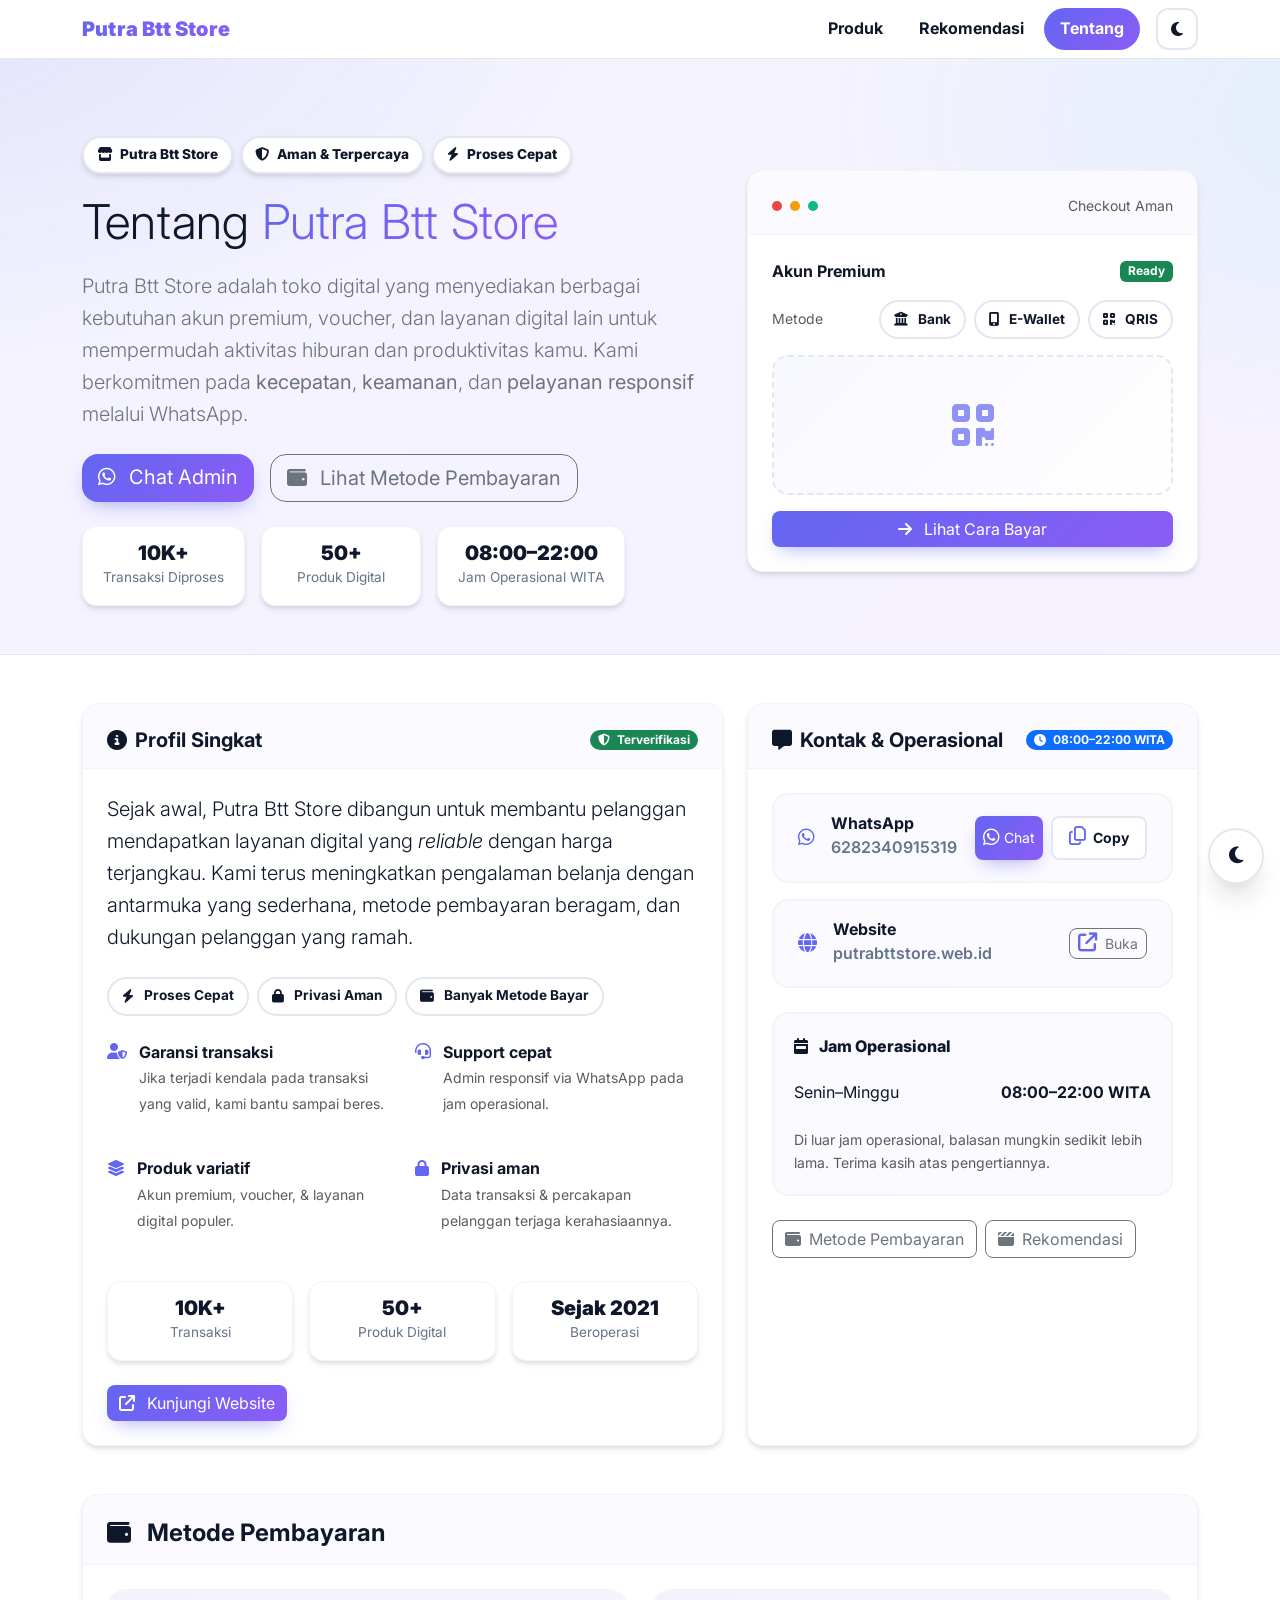
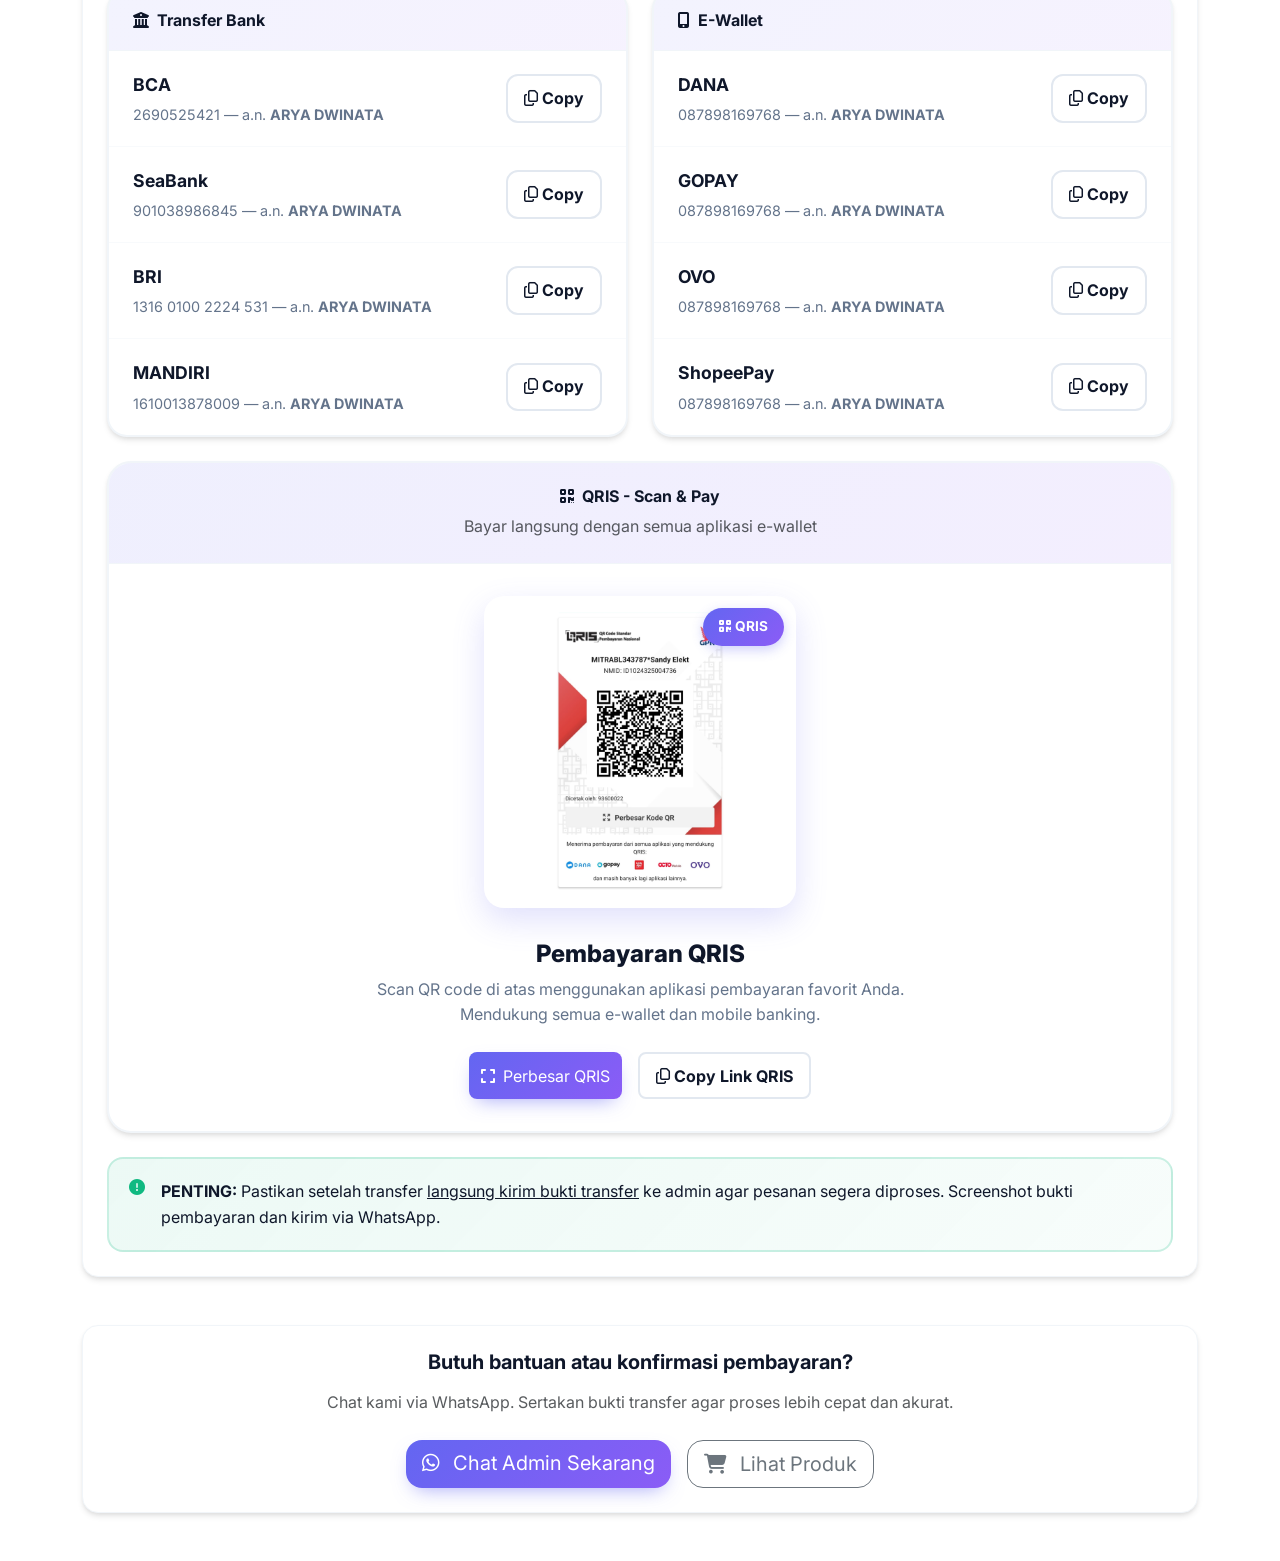
==== about.html @ 36e02ae1 "Add files via upload" ====
<!DOCTYPE html>
<html lang="id" data-theme="light">
<head>
  <meta charset="UTF-8" />
  <meta name="viewport" content="width=device-width, initial-scale=1" />
  <title>Tentang — Putra Btt Store</title>
  <link href="https://cdn.jsdelivr.net/npm/bootstrap@5.3.3/dist/css/bootstrap.min.css" rel="stylesheet" />
  <link href="https://cdnjs.cloudflare.com/ajax/libs/font-awesome/6.4.0/css/all.min.css" rel="stylesheet" />
  <link href="https://fonts.googleapis.com/css2?family=Inter:wght@400;500;600;700;900&display=swap" rel="stylesheet" />
  <style>
    :root {
      --primary-color: #6366f1;
      --secondary-color: #8b5cf6;
      --accent-color: #06b6d4;
      --success-color: #10b981;
      --warning-color: #f59e0b;
      --danger-color: #ef4444;
      --dark-color: #0f172a;
      --light-color: #f8fafc;
      --muted-color: #64748b;
      --bg-page: linear-gradient(135deg, #667eea 0%, #764ba2 100%);
      --bg-surface: #ffffff;
      --text-main: #0f172a;
      --text-secondary: #64748b;
      --card-shadow: 0 4px 6px -1px rgba(0, 0, 0, .1), 0 2px 4px -1px rgba(0, 0, 0, .06);
      --card-shadow-hover: 0 20px 25px -5px rgba(0, 0, 0, .1), 0 10px 10px -5px rgba(0, 0, 0, .04);
      --border-radius: 16px;
      --gradient-primary: linear-gradient(135deg, var(--primary-color) 0%, var(--secondary-color) 100%);
      --gradient-accent: linear-gradient(135deg, var(--accent-color) 0%, var(--success-color) 100%);
      --nav-h: 64px;
    }

    html[data-theme="dark"] {
      --bg-page: linear-gradient(135deg, #0b1220 0%, #141a2b 100%);
      --bg-surface: #1e293b;
      --text-main: #f8fafc;
      --text-secondary: #cbd5e1;
      --light-color: #0b1020;
      --muted-color: #94a3b8;
      --card-shadow: 0 4px 6px -1px rgba(0, 0, 0, .3), 0 2px 4px -1px rgba(0, 0, 0, .2);
      --card-shadow-hover: 0 20px 25px -5px rgba(0, 0, 0, .4), 0 10px 10px -5px rgba(0, 0, 0, .3);
    }

    * {
      box-sizing: border-box;
    }

    body {
      font-family: 'Inter', -apple-system, BlinkMacSystemFont, sans-serif;
      background: var(--bg-page);
      min-height: 100vh;
      line-height: 1.6;
      color: var(--text-main);
      margin: 0;
      padding: 0;
    }

    .container-fluid {
      background: var(--bg-surface);
      min-height: 100vh;
      margin: 0;
      padding: 0;
    }

    /* ===== Glass Navbar ===== */
    .nav-glass {
      position: sticky;
      top: 0;
      z-index: 1100;
      background: rgba(255, 255, 255, .85);
      backdrop-filter: saturate(1.2) blur(12px);
      border-bottom: 1px solid #e2e8f0;
      transition: all 0.3s ease;
    }

    html[data-theme="dark"] .nav-glass {
      background: rgba(30, 41, 59, .85);
      border-color: #334155;
    }

    .navbar-brand {
      font-weight: 900;
      letter-spacing: .2px;
      background: var(--gradient-primary);
      -webkit-background-clip: text;
      background-clip: text;
      color: transparent;
    }

    html[data-theme="dark"] .navbar-brand {
      color: var(--text-main) !important;
      -webkit-background-clip: unset;
      background-clip: unset;
      background: none;
    }

    .nav-link {
      font-weight: 700;
      border-radius: 999px;
      padding: .5rem 1rem !important;
      color: var(--text-main) !important;
      transition: all 0.3s ease;
    }

    .nav-link:hover {
      background: rgba(99, 102, 241, .1);
      color: var(--primary-color) !important;
    }

    .nav-link.active {
      color: #fff !important;
      background: var(--gradient-primary);
    }

    .navbar-toggler {
      border: 0;
      color: var(--text-main);
    }

    .navbar-toggler:focus {
      box-shadow: none;
    }

    .nav-icon-btn {
      width: 42px;
      height: 42px;
      display: inline-flex;
      align-items: center;
      justify-content: center;
      border-radius: 12px;
      border: 2px solid #e2e8f0;
      background: #fff;
      color: #0f172a;
      transition: all 0.3s ease;
    }

    html[data-theme="dark"] .nav-icon-btn {
      background: #334155;
      border-color: #475569;
      color: #f8fafc;
    }

    .navbar-toggler-icon {
      width: 1.5rem;
      height: 1.5rem;
      background-image: url("data:image/svg+xml,%3Csvg xmlns='http://www.w3.org/2000/svg' width='30' height='30' viewBox='0 0 30 30'%3E%3Cpath stroke='currentColor' stroke-linecap='round' stroke-miterlimit='10' stroke-width='2' d='M4 7h22M4 15h22M4 23h22'/%3E%3C/svg%3E");
    }

    /* Hero */
    .hero {
      position: relative;
      overflow: hidden;
      padding: clamp(3rem, 6vw, 5rem) 0 clamp(2rem, 4vw, 3rem);
      background:
        radial-gradient(1200px 600px at -10% -10%, rgba(99, 102, 241, .12), transparent 60%),
        radial-gradient(900px 500px at 110% 10%, rgba(6, 182, 212, .08), transparent 65%),
        linear-gradient(135deg, rgba(99, 102, 241, .08), rgba(139, 92, 246, .08));
      border-bottom: 1px solid #e2e8f0;
    }

    html[data-theme="dark"] .hero {
      border-color: #334155;
      background:
        radial-gradient(1200px 600px at -10% -10%, rgba(99, 102, 241, .18), transparent 60%),
        radial-gradient(900px 500px at 110% 10%, rgba(6, 182, 212, .12), transparent 65%),
        linear-gradient(135deg, rgba(99, 102, 241, .15), rgba(139, 92, 246, .15));
    }

    .tag {
      display: inline-flex;
      align-items: center;
      gap: .5rem;
      background: var(--bg-surface);
      border: 2px solid #e2e8f0;
      border-radius: 999px;
      padding: .4rem .8rem;
      font-weight: 800;
      font-size: .85rem;
      color: var(--text-main);
      box-shadow: var(--card-shadow);
    }

    html[data-theme="dark"] .tag {
      border-color: #334155;
    }

    .hero-title {
      letter-spacing: .2px;
    }

    .hero-gradient {
      background: var(--gradient-primary);
      -webkit-background-clip: text;
      background-clip: text;
      color: transparent;
    }

    /* Cards & sections */
    .section {
      padding: 3rem 0;
    }

    .card-soft {
      background: var(--bg-surface);
      border: 1px solid #f1f5f9;
      border-radius: var(--border-radius);
      box-shadow: var(--card-shadow);
      transition: all 0.3s ease;
      overflow: hidden;
    }

    .card-soft:hover {
      transform: translateY(-2px);
      box-shadow: var(--card-shadow-hover);
    }

    html[data-theme="dark"] .card-soft {
      border-color: #334155;
      background: var(--bg-surface);
    }

    .card-head {
      padding: 1.5rem 1.5rem 1rem 1.5rem;
      border-bottom: 1px solid #f1f5f9;
      background: linear-gradient(135deg, rgba(99, 102, 241, .03), rgba(139, 92, 246, .03));
    }

    html[data-theme="dark"] .card-head {
      border-color: #334155;
      background: linear-gradient(135deg, rgba(99, 102, 241, .08), rgba(139, 92, 246, .08));
    }

    .card-body {
      padding: 1.5rem;
    }

    /* KPI pills */
    .kpis {
      display: flex;
      gap: 1rem;
      flex-wrap: wrap;
    }

    .kpi {
      background: var(--bg-surface);
      border: 1px solid #f1f5f9;
      border-radius: 14px;
      padding: 1rem 1.25rem;
      min-width: 160px;
      box-shadow: var(--card-shadow);
      text-align: center;
    }

    html[data-theme="dark"] .kpi {
      border-color: #334155;
    }

    .kpi-num {
      font-weight: 900;
      font-size: 1.25rem;
      line-height: 1;
      color: var(--text-main);
      margin-bottom: 0.25rem;
    }

    .kpi-label {
      font-size: .85rem;
      color: var(--text-secondary);
    }

    /* Buttons */
    .btn-gradient {
      background: var(--gradient-primary);
      color: #fff !important;
      border: none;
      box-shadow: 0 8px 20px -8px rgba(99, 102, 241, .6);
      transition: all 0.3s ease;
    }

    .btn-gradient:hover {
      filter: brightness(1.05);
      transform: translateY(-1px);
    }

    /* Payment Methods - Redesigned */
    .payment-grid {
      display: grid;
      grid-template-columns: 1fr;
      gap: 1.5rem;
    }

    @media (min-width: 768px) {
      .payment-grid {
        grid-template-columns: 1fr 1fr;
      }
    }

    .payment-card {
      background: var(--bg-surface);
      border: 2px solid #f1f5f9;
      border-radius: 20px;
      overflow: hidden;
      box-shadow: var(--card-shadow);
      transition: all 0.3s ease;
    }

    .payment-card:hover {
      border-color: var(--primary-color);
      box-shadow: var(--card-shadow-hover);
    }

    html[data-theme="dark"] .payment-card {
      border-color: #334155;
    }

    html[data-theme="dark"] .payment-card:hover {
      border-color: var(--primary-color);
    }

    .payment-header {
      background: linear-gradient(135deg, rgba(99, 102, 241, .08), rgba(139, 92, 246, .08));
      padding: 1.25rem 1.5rem;
      border-bottom: 1px solid #f1f5f9;
    }

    html[data-theme="dark"] .payment-header {
      border-color: #334155;
      background: linear-gradient(135deg, rgba(99, 102, 241, .15), rgba(139, 92, 246, .15));
    }

    .payment-item {
      display: flex;
      align-items: center;
      justify-content: between;
      gap: 1rem;
      padding: 1.25rem 1.5rem;
      border-bottom: 1px solid #f8fafc;
      transition: all 0.3s ease;
    }

    .payment-item:last-child {
      border-bottom: none;
    }

    .payment-item:hover {
      background: rgba(99, 102, 241, .03);
    }

    html[data-theme="dark"] .payment-item {
      border-color: #334155;
    }

    html[data-theme="dark"] .payment-item:hover {
      background: rgba(99, 102, 241, .08);
    }

    .payment-info {
      flex: 1;
      min-width: 0;
    }

    .payment-name {
      font-weight: 700;
      font-size: 1.1rem;
      color: var(--text-main);
      margin-bottom: 0.25rem;
    }

    .payment-details {
      font-size: .9rem;
      color: var(--text-secondary);
      word-break: break-all;
    }

    .copy-btn {
      background: var(--bg-surface);
      border: 2px solid #e2e8f0;
      border-radius: 12px;
      padding: .6rem 1rem;
      font-weight: 700;
      color: var(--text-main);
      transition: all 0.3s ease;
      white-space: nowrap;
    }

    .copy-btn:hover {
      background: var(--primary-color);
      color: #fff !important;
      border-color: var(--primary-color);
      transform: translateY(-1px);
    }

    html[data-theme="dark"] .copy-btn {
      background: #334155;
      border-color: #475569;
      color: var(--text-main);
    }

    /* QRIS Section - Completely Redesigned */
    .qris-section {
      background: var(--bg-surface);
      border: 2px solid #f1f5f9;
      border-radius: 24px;
      overflow: hidden;
      box-shadow: var(--card-shadow);
      margin-top: 1.5rem;
    }

    html[data-theme="dark"] .qris-section {
      border-color: #334155;
    }

    .qris-header {
      background: linear-gradient(135deg, rgba(99, 102, 241, .1), rgba(139, 92, 246, .1));
      padding: 1.5rem;
      border-bottom: 1px solid #f1f5f9;
      text-align: center;
    }

    html[data-theme="dark"] .qris-header {
      border-color: #334155;
      background: linear-gradient(135deg, rgba(99, 102, 241, .2), rgba(139, 92, 246, .2));
    }

    .qris-content {
      padding: 2rem 1.5rem;
      text-align: center;
    }

    .qris-preview {
      display: inline-block;
      position: relative;
      border-radius: 20px;
      overflow: hidden;
      box-shadow: 0 12px 32px rgba(99, 102, 241, .2);
      transition: all 0.3s ease;
      cursor: pointer;
      background: #fff;
      padding: 1rem;
      margin-bottom: 1.5rem;
    }

    .qris-preview:hover {
      transform: scale(1.02);
      box-shadow: 0 16px 40px rgba(99, 102, 241, .3);
    }

    .qris-preview img {
      width: 280px;
      height: 280px;
      object-fit: contain;
      border-radius: 16px;
      background: #fff;
    }

    @media (max-width: 768px) {
      .qris-preview img {
        width: 220px;
        height: 220px;
      }
    }

    .qris-badge {
      position: absolute;
      top: 0.75rem;
      right: 0.75rem;
      background: var(--gradient-primary);
      color: #fff;
      padding: 0.5rem 1rem;
      border-radius: 20px;
      font-weight: 700;
      font-size: 0.85rem;
      box-shadow: 0 4px 12px rgba(99, 102, 241, .3);
    }

    .qris-info {
      margin-bottom: 1.5rem;
    }

    .qris-title {
      font-size: 1.5rem;
      font-weight: 800;
      color: var(--text-main);
      margin-bottom: 0.5rem;
    }

    .qris-subtitle {
      color: var(--text-secondary);
      margin-bottom: 1rem;
    }

    .qris-actions {
      display: flex;
      gap: 1rem;
      justify-content: center;
      flex-wrap: wrap;
    }

    /* Modal Improvements */
    .modal-content {
      border: none;
      border-radius: 24px;
      background: var(--bg-surface);
      box-shadow: 0 20px 60px rgba(0, 0, 0, .2);
    }

    html[data-theme="dark"] .modal-content {
      background: var(--bg-surface);
    }

    .modal-header {
      background: linear-gradient(135deg, rgba(99, 102, 241, .08), rgba(139, 92, 246, .08));
      border-bottom: 1px solid #f1f5f9;
      border-radius: 24px 24px 0 0;
    }

    html[data-theme="dark"] .modal-header {
      border-color: #334155;
      background: linear-gradient(135deg, rgba(99, 102, 241, .15), rgba(139, 92, 246, .15));
    }

    .modal-title {
      color: var(--text-main);
    }

    .modal-body {
      padding: 2rem;
    }

    .modal-qr-image {
      max-width: 100%;
      width: auto;
      max-height: 70vh;
      border-radius: 20px;
      box-shadow: 0 12px 32px rgba(99, 102, 241, .2);
      background: #fff;
      padding: 1.5rem;
    }

    /* Contact & Info Cards */
    .bullet {
      display: flex;
      gap: .75rem;
      align-items: flex-start;
      margin-bottom: 1rem;
    }

    .bullet i {
      margin-top: .2rem;
      color: var(--primary-color);
    }

    .contact-row {
      display: flex;
      flex-direction: column;
      gap: 1rem;
    }

    .contact-item {
      display: flex;
      align-items: center;
      justify-content: space-between;
      gap: 1rem;
      border: 2px solid #f1f5f9;
      border-radius: 16px;
      padding: 1.25rem 1.5rem;
      background: linear-gradient(135deg, rgba(99, 102, 241, .03), rgba(139, 92, 246, .03));
      transition: all 0.3s ease;
    }

    .contact-item:hover {
      border-color: var(--primary-color);
      transform: translateY(-2px);
      box-shadow: var(--card-shadow-hover);
    }

    html[data-theme="dark"] .contact-item {
      border-color: #334155;
      background: linear-gradient(135deg, rgba(99, 102, 241, .08), rgba(139, 92, 246, .08));
    }

    .contact-item i {
      font-size: 1.2rem;
      color: var(--primary-color);
    }

    .contact-item .label {
      font-weight: 700;
      color: var(--text-main);
      line-height: 1;
      margin-bottom: 0.25rem;
    }

    .contact-item .value {
      color: var(--text-secondary);
      font-weight: 600;
      text-decoration: none;
    }

    .contact-item .value:hover {
      color: var(--primary-color);
    }

    /* Chips */
    .chip {
      display: inline-flex;
      align-items: center;
      gap: .4rem;
      border: 2px solid #e2e8f0;
      background: var(--bg-surface);
      border-radius: 999px;
      padding: .4rem .8rem;
      font-weight: 700;
      font-size: .85rem;
      color: var(--text-main);
      transition: all 0.3s ease;
    }

    html[data-theme="dark"] .chip {
      border-color: #334155;
    }

    /* Hours Box */
    .hours-box {
      border: 2px solid #f1f5f9;
      border-radius: 16px;
      padding: 1.25rem;
      background: linear-gradient(135deg, rgba(99, 102, 241, .03), rgba(139, 92, 246, .03));
    }

    html[data-theme="dark"] .hours-box {
      border-color: #334155;
      background: linear-gradient(135deg, rgba(99, 102, 241, .08), rgba(139, 92, 246, .08));
    }

    .hours-title {
      font-weight: 800;
      color: var(--text-main);
      margin-bottom: .75rem;
    }

    .hours-list {
      list-style: none;
      padding: 0;
      margin: 0;
    }

    .hours-list li {
      display: flex;
      align-items: center;
      justify-content: space-between;
      gap: .75rem;
      padding: .5rem 0;
      border-top: 1px solid #e2e8f0;
      color: var(--text-main);
    }

    .hours-list li:first-child {
      border-top: 0;
    }

    html[data-theme="dark"] .hours-list li {
      border-color: #334155;
    }

    /* Floating Dark Mode Button */
    .floating-dark {
      position: fixed;
      right: 1rem;
      bottom: 1rem;
      z-index: 900;
      border: 2px solid #e2e8f0;
      background: var(--bg-surface);
      border-radius: 999px;
      width: 56px;
      height: 56px;
      display: flex;
      align-items: center;
      justify-content: center;
      box-shadow: var(--card-shadow-hover);
      transition: all 0.3s ease;
      color: var(--text-main);
    }

    .floating-dark:hover {
      transform: translateY(-2px);
      box-shadow: 0 12px 32px rgba(0, 0, 0, .2);
    }

    html[data-theme="dark"] .floating-dark {
      border-color: #334155;
    }

    .floating-dark i {
      font-size: 1.2rem;
    }

    /* Alerts */
    .alert {
      border: 2px solid rgba(16, 185, 129, .2);
      background: linear-gradient(135deg, rgba(16, 185, 129, .08), rgba(16, 185, 129, .03));
      border-radius: 16px;
      padding: 1.25rem;
      margin-bottom: 0;
    }

    .alert i {
      color: var(--success-color);
    }

    .alert strong {
      color: var(--text-main);
    }

    /* Text Colors Fix for Dark Mode */
    html[data-theme="dark"] .text-muted {
      color: var(--text-secondary) !important;
    }

    html[data-theme="dark"] .text-secondary {
      color: var(--text-secondary) !important;
    }

    html[data-theme="dark"] .small {
      color: var(--text-secondary);
    }

    html[data-theme="dark"] .lead {
      color: var(--text-main);
    }

    /* Responsive Improvements */
    @media (max-width: 768px) {
      .hero {
        padding: 2rem 0;
      }
      
      .section {
        padding: 2rem 0;
      }
      
      .card-head,
      .card-body {
        padding: 1rem;
      }
      
      .contact-item {
        flex-direction: column;
        align-items: flex-start;
        gap: 1rem;
      }
      
      .payment-item {
        flex-direction: column;
        align-items: flex-start;
        gap: 1rem;
      }
      
      .qris-actions {
        flex-direction: column;
      }
      
      .kpis {
        justify-content: center;
      }
      
      .kpi {
        min-width: 140px;
      }
    }
  </style>
</head>
<body>
  <div class="container-fluid">
    <!-- NAVBAR -->
    <nav class="navbar navbar-expand-lg nav-glass" id="mainNavbar">
      <div class="container">
        <a class="navbar-brand" href="index.html">Putra Btt Store</a>
        <button class="navbar-toggler" type="button" data-bs-toggle="collapse" data-bs-target="#mainNav"
                aria-controls="mainNav" aria-expanded="false" aria-label="Toggle navigation">
          <span class="navbar-toggler-icon"></span>
        </button>

        <div class="collapse navbar-collapse" id="mainNav">
          <ul class="navbar-nav ms-auto align-items-lg-center gap-lg-1">
            <li class="nav-item"><a class="nav-link" href="index.html">Produk</a></li>
            <li class="nav-item"><a class="nav-link" href="rekomendasi.html">Rekomendasi</a></li>
            <li class="nav-item"><a class="nav-link active" href="about.html">Tentang</a></li>
          </ul>
          <div class="d-flex align-items-center gap-2 ms-lg-3">
            <button id="navDarkBtn" class="nav-icon-btn" title="Toggle Dark Mode">
              <i class="fa-solid fa-moon"></i>
            </button>
          </div>
        </div>
      </div>
    </nav>

    <!-- HERO -->
    <header class="hero">
      <div class="container">
        <div class="row align-items-center g-4">
          <!-- LEFT -->
          <div class="col-lg-7">
            <div class="d-flex flex-wrap align-items-center gap-2 mb-4">
              <span class="tag"><i class="fa-solid fa-store"></i> Putra Btt Store</span>
              <span class="tag"><i class="fa-solid fa-shield-halved"></i> Aman &amp; Terpercaya</span>
              <span class="tag"><i class="fa-solid fa-bolt"></i> Proses Cepat</span>
            </div>

            <h1 class="display-5 fw-black lh-1 mb-4 hero-title">
              Tentang <span class="hero-gradient">Putra Btt Store</span>
            </h1>

            <p class="lead text-secondary mb-4">
              Putra Btt Store adalah toko digital yang menyediakan berbagai kebutuhan akun premium, voucher, dan layanan
              digital lain untuk mempermudah aktivitas hiburan dan produktivitas kamu. Kami berkomitmen pada
              <strong>kecepatan</strong>, <strong>keamanan</strong>, dan <strong>pelayanan responsif</strong> melalui WhatsApp.
            </p>

            <!-- CTA -->
            <div class="d-flex flex-wrap gap-3 mb-4">
              <a href="https://wa.me/6282340915319?text=Halo%20Admin%2C%20saya%20ingin%20bertanya%20produk%2Fkonfirmasi%20pembayaran."
                target="_blank" class="btn btn-lg btn-gradient fw-800 rounded-4">
                <i class="fa-brands fa-whatsapp me-2"></i> Chat Admin
              </a>
              <a href="#section-pembayaran" class="btn btn-lg btn-outline-secondary fw-800 rounded-4">
                <i class="fa-solid fa-wallet me-2"></i> Lihat Metode Pembayaran
              </a>
            </div>

            <!-- KPIs -->
            <div class="kpis">
              <div class="kpi">
                <div class="kpi-num">10K+</div>
                <div class="kpi-label">Transaksi Diproses</div>
              </div>
              <div class="kpi">
                <div class="kpi-num">50+</div>
                <div class="kpi-label">Produk Digital</div>
              </div>
              <div class="kpi">
                <div class="kpi-num">08:00–22:00</div>
                <div class="kpi-label">Jam Operasional WITA</div>
              </div>
            </div>
          </div>

          <!-- RIGHT -->
          <div class="col-lg-5">
            <div class="text-center">
              <div class="card-soft">
                <div class="card-head">
                  <div class="d-flex align-items-center justify-content-between">
                    <div class="d-flex align-items-center gap-2">
                      <span style="width:10px;height:10px;border-radius:50%;background:#ef4444;display:inline-block"></span>
                      <span style="width:10px;height:10px;border-radius:50%;background:#f59e0b;display:inline-block"></span>
                      <span style="width:10px;height:10px;border-radius:50%;background:#10b981;display:inline-block"></span>
                    </div>
                    <span class="small text-muted">Checkout Aman</span>
                  </div>
                </div>
                <div class="card-body">
                  <div class="d-flex align-items-center justify-content-between mb-3">
                    <div class="fw-bold">Akun Premium</div>
                    <span class="badge bg-success fw-800">Ready</span>
                  </div>
                  <div class="d-flex align-items-center justify-content-between mb-3">
                    <div class="small text-muted">Metode</div>
                    <div class="d-flex gap-2 flex-wrap">
                      <span class="chip small"><i class="fa-solid fa-building-columns me-1"></i>Bank</span>
                      <span class="chip small"><i class="fa-solid fa-mobile-screen-button me-1"></i>E-Wallet</span>
                      <span class="chip small"><i class="fa-solid fa-qrcode me-1"></i>QRIS</span>
                    </div>
                  </div>
                  <div style="height:140px;border:2px dashed #e2e8f0;border-radius:16px;display:flex;align-items:center;justify-content:center;background:linear-gradient(135deg,rgba(99,102,241,.05),rgba(99,102,241,0));">
                    <i class="fa-solid fa-qrcode" style="font-size:3rem;opacity:.7;color:var(--primary-color)"></i>
                  </div>
                  <div class="d-grid mt-3">
                    <a href="#section-pembayaran" class="btn btn-gradient fw-800 rounded-3">
                      <i class="fa-solid fa-arrow-right me-2"></i> Lihat Cara Bayar
                    </a>
                  </div>
                </div>
              </div>
            </div>
          </div>
        </div>
      </div>
    </header>

    <!-- CONTENT -->
    <main>
      <!-- Profil & Keunggulan -->
      <section class="section">
        <div class="container">
          <div class="row g-4">
            <!-- PROFIL / USP -->
            <div class="col-lg-7">
              <div class="card-soft h-100">
                <div class="card-head d-flex align-items-center justify-content-between">
                  <h5 class="fw-bold mb-0">
                    <i class="fa-solid fa-circle-info me-2"></i>Profil Singkat
                  </h5>
                  <span class="badge rounded-pill bg-success fw-800">
                    <i class="fa-solid fa-shield-halved me-1"></i> Terverifikasi
                  </span>
                </div>

                <div class="card-body">
                  <div class="lead mb-4">
                    Sejak awal, Putra Btt Store dibangun untuk membantu pelanggan mendapatkan layanan digital yang
                    <em>reliable</em> dengan harga terjangkau. Kami terus meningkatkan pengalaman belanja dengan
                    antarmuka yang sederhana, metode pembayaran beragam, dan dukungan pelanggan yang ramah.
                  </div>

                  <!-- highlight chips -->
                  <div class="d-flex flex-wrap gap-2 mb-4">
                    <span class="chip"><i class="fa-solid fa-bolt me-1"></i> Proses Cepat</span>
                    <span class="chip"><i class="fa-solid fa-lock me-1"></i> Privasi Aman</span>
                    <span class="chip"><i class="fa-solid fa-wallet me-1"></i> Banyak Metode Bayar</span>
                  </div>

                  <div class="row g-4">
                    <div class="col-sm-6">
                      <div class="bullet">
                        <i class="fa-solid fa-user-shield"></i>
                        <div>
                          <strong>Garansi transaksi</strong><br>
                          <small class="text-muted">Jika terjadi kendala pada transaksi yang valid, kami bantu sampai beres.</small>
                        </div>
                      </div>
                    </div>
                    <div class="col-sm-6">
                      <div class="bullet">
                        <i class="fa-solid fa-headset"></i>
                        <div>
                          <strong>Support cepat</strong><br>
                          <small class="text-muted">Admin responsif via WhatsApp pada jam operasional.</small>
                        </div>
                      </div>
                    </div>
                    <div class="col-sm-6">
                      <div class="bullet">
                        <i class="fa-solid fa-layer-group"></i>
                        <div>
                          <strong>Produk variatif</strong><br>
                          <small class="text-muted">Akun premium, voucher, & layanan digital populer.</small>
                        </div>
                      </div>
                    </div>
                    <div class="col-sm-6">
                      <div class="bullet">
                        <i class="fa-solid fa-lock"></i>
                        <div>
                          <strong>Privasi aman</strong><br>
                          <small class="text-muted">Data transaksi & percakapan pelanggan terjaga kerahasiaannya.</small>
                        </div>
                      </div>
                    </div>
                  </div>

                  <!-- KPI row -->
                  <div class="row g-3 mt-3">
                    <div class="col-6 col-md-4">
                      <div class="kpi">
                        <div class="kpi-num">10K+</div>
                        <div class="kpi-label">Transaksi</div>
                      </div>
                    </div>
                    <div class="col-6 col-md-4">
                      <div class="kpi">
                        <div class="kpi-num">50+</div>
                        <div class="kpi-label">Produk Digital</div>
                      </div>
                    </div>
                    <div class="col-12 col-md-4">
                      <div class="kpi">
                        <div class="kpi-num">Sejak 2021</div>
                        <div class="kpi-label">Beroperasi</div>
                      </div>
                    </div>
                  </div>

                  <div class="mt-4">
                    <a href="https://putrabttstore.web.id" target="_blank" class="btn btn-gradient rounded-3 fw-800">
                      <i class="fa-solid fa-arrow-up-right-from-square me-2"></i> Kunjungi Website
                    </a>
                  </div>
                </div>
              </div>
            </div>

            <!-- KONTAK / OPERASIONAL -->
            <div class="col-lg-5">
              <div class="card-soft h-100">
                <div class="card-head d-flex align-items-center justify-content-between">
                  <h5 class="fw-bold mb-0"><i class="fa-solid fa-message me-2"></i>Kontak & Operasional</h5>
                  <span class="badge rounded-pill bg-primary fw-800">
                    <i class="fa-solid fa-clock me-1"></i> 08:00–22:00 WITA
                  </span>
                </div>

                <div class="card-body">
                  <div class="contact-row">
                    <div class="contact-item">
                      <div class="d-flex align-items-center gap-3 flex-1">
                        <i class="fa-brands fa-whatsapp"></i>
                        <div>
                          <div class="label">WhatsApp</div>
                          <a href="https://wa.me/6282340915319" target="_blank" class="value">6282340915319</a>
                        </div>
                      </div>
                      <div class="d-flex gap-2 flex-wrap">
                        <a class="btn btn-sm btn-gradient fw-800 rounded-3 d-flex align-items-center justify-content-center text-center" target="_blank" href="https://wa.me/6282340915319?text=Halo%20Admin%2C%20saya%20ingin%20bertanya%20produk%2Fkonfirmasi%20pembayaran.">
                          <i class="fa-brands fa-whatsapp me-1 text-white"></i> Chat
                        </a>
                        <button class="btn btn-sm copy-btn rounded-3" data-copy="6282340915319">
                          <i class="fa-regular fa-copy me-1"></i> Copy
                        </button>
                      </div>
                    </div>

                    <div class="contact-item">
                      <div class="d-flex align-items-center gap-3 flex-1">
                        <i class="fa-solid fa-globe"></i>
                        <div>
                          <div class="label">Website</div>
                          <a href="https://putrabttstore.web.id" target="_blank" class="value">putrabttstore.web.id</a>
                        </div>
                      </div>
                      <div>
                        <a class="btn btn-sm btn-outline-secondary rounded-3" target="_blank" href="https://putrabttstore.web.id">
                          <i class="fa-solid fa-arrow-up-right-from-square me-1"></i> Buka
                        </a>
                      </div>
                    </div>
                  </div>

                  <!-- Hours -->
                  <div class="hours-box mt-4">
                    <div class="hours-title"><i class="fa-solid fa-calendar-week me-2"></i> Jam Operasional</div>
                    <ul class="hours-list">
                      <li><span>Senin–Minggu</span><span class="fw-bold">08:00–22:00 WITA</span></li>
                    </ul>
                    <div class="small text-muted mt-3">
                      Di luar jam operasional, balasan mungkin sedikit lebih lama. Terima kasih atas pengertiannya.
                    </div>
                  </div>

                  <!-- Quick CTA -->
                  <div class="d-flex flex-wrap gap-2 mt-4">
                    <a href="#section-pembayaran" class="btn btn-outline-secondary rounded-3 fw-800">
                      <i class="fa-solid fa-wallet me-1"></i> Metode Pembayaran
                    </a>
                    <a href="rekomendasi.html" class="btn btn-outline-secondary rounded-3 fw-800">
                      <i class="fa-solid fa-clapperboard me-1"></i> Rekomendasi
                    </a>
                  </div>
                </div>
              </div>
            </div>
          </div>

          <!-- Metode Pembayaran -->
          <div class="mt-5" id="section-pembayaran">
            <div class="card-soft">
              <div class="card-head">
                <h4 class="fw-bold mb-0"><i class="fa-solid fa-wallet me-3"></i>Metode Pembayaran</h4>
              </div>
              <div class="card-body">
                <div class="payment-grid">
                  <!-- BANK -->
                  <div class="payment-card">
                    <div class="payment-header">
                      <h6 class="fw-bold mb-0 d-flex align-items-center">
                        <i class="fa-solid fa-building-columns me-2"></i>Transfer Bank
                      </h6>
                    </div>
                    <div class="payment-body">
                      <div class="payment-item">
                        <div class="payment-info">
                          <div class="payment-name">BCA</div>
                          <div class="payment-details">2690525421 — a.n. <strong>ARYA DWINATA</strong></div>
                        </div>
                        <button class="copy-btn" data-copy="2690525421">
                          <i class="fa-regular fa-copy me-1"></i>Copy
                        </button>
                      </div>
                      <div class="payment-item">
                        <div class="payment-info">
                          <div class="payment-name">SeaBank</div>
                          <div class="payment-details">901038986845 — a.n. <strong>ARYA DWINATA</strong></div>
                        </div>
                        <button class="copy-btn" data-copy="901038986845">
                          <i class="fa-regular fa-copy me-1"></i>Copy
                        </button>
                      </div>
                      <div class="payment-item">
                        <div class="payment-info">
                          <div class="payment-name">BRI</div>
                          <div class="payment-details">1316 0100 2224 531 — a.n. <strong>ARYA DWINATA</strong></div>
                        </div>
                        <button class="copy-btn" data-copy="1316 0100 2224 531">
                          <i class="fa-regular fa-copy me-1"></i>Copy
                        </button>
                      </div>
                      <div class="payment-item">
                        <div class="payment-info">
                          <div class="payment-name">MANDIRI</div>
                          <div class="payment-details">1610013878009 — a.n. <strong>ARYA DWINATA</strong></div>
                        </div>
                        <button class="copy-btn" data-copy="1610013878009">
                          <i class="fa-regular fa-copy me-1"></i>Copy
                        </button>
                      </div>
                    </div>
                  </div>

                  <!-- E-WALLET -->
                  <div class="payment-card">
                    <div class="payment-header">
                      <h6 class="fw-bold mb-0 d-flex align-items-center">
                        <i class="fa-solid fa-mobile-screen-button me-2"></i>E-Wallet
                      </h6>
                    </div>
                    <div class="payment-body">
                      <div class="payment-item">
                        <div class="payment-info">
                          <div class="payment-name">DANA</div>
                          <div class="payment-details">087898169768 — a.n. <strong>ARYA DWINATA</strong></div>
                        </div>
                        <button class="copy-btn" data-copy="087898169768">
                          <i class="fa-regular fa-copy me-1"></i>Copy
                        </button>
                      </div>
                      <div class="payment-item">
                        <div class="payment-info">
                          <div class="payment-name">GOPAY</div>
                          <div class="payment-details">087898169768 — a.n. <strong>ARYA DWINATA</strong></div>
                        </div>
                        <button class="copy-btn" data-copy="087898169768">
                          <i class="fa-regular fa-copy me-1"></i>Copy
                        </button>
                      </div>
                      <div class="payment-item">
                        <div class="payment-info">
                          <div class="payment-name">OVO</div>
                          <div class="payment-details">087898169768 — a.n. <strong>ARYA DWINATA</strong></div>
                        </div>
                        <button class="copy-btn" data-copy="087898169768">
                          <i class="fa-regular fa-copy me-1"></i>Copy
                        </button>
                      </div>
                      <div class="payment-item">
                        <div class="payment-info">
                          <div class="payment-name">ShopeePay</div>
                          <div class="payment-details">087898169768 — a.n. <strong>ARYA DWINATA</strong></div>
                        </div>
                        <button class="copy-btn" data-copy="087898169768">
                          <i class="fa-regular fa-copy me-1"></i>Copy
                        </button>
                      </div>
                    </div>
                  </div>
                </div>

                <!-- QRIS Section -->
                <div class="qris-section">
                  <div class="qris-header">
                    <h6 class="fw-bold mb-2 d-flex align-items-center justify-content-center">
                      <i class="fa-solid fa-qrcode me-2"></i>QRIS - Scan & Pay
                    </h6>
                    <p class="mb-0 text-muted">Bayar langsung dengan semua aplikasi e-wallet</p>
                  </div>
                  <div class="qris-content">
                    <div class="qris-preview" data-bs-toggle="modal" data-bs-target="#qrisModal">
                      <img src="qris.jpg" alt="QRIS Code" loading="lazy">
                      <div class="qris-badge">
                        <i class="fa-solid fa-qrcode me-1"></i>QRIS
                      </div>
                    </div>
                    
                    <div class="qris-info">
                      <h5 class="qris-title">Pembayaran QRIS</h5>
                      <p class="qris-subtitle">
                        Scan QR code di atas menggunakan aplikasi pembayaran favorit Anda.<br>
                        Mendukung semua e-wallet dan mobile banking.
                      </p>
                    </div>

                    <div class="qris-actions">
                      <button class="btn btn-gradient fw-800 rounded-3" data-bs-toggle="modal" data-bs-target="#qrisModal">
                        <i class="fa-solid fa-expand me-2"></i>Perbesar QRIS
                      </button>
                      <button class="btn btn-outline-secondary copy-btn rounded-3 fw-800" data-copy="https://whatsapp.com/channel/0029Vaow3krFi8xdN20kUh20/111">
                        <i class="fa-regular fa-copy me-1"></i>Copy Link QRIS
                      </button>
                    </div>
                  </div>
                </div>

                <!-- Alert -->
                <div class="mt-4">
                  <div class="alert">
                    <div class="d-flex gap-3">
                      <i class="fa-solid fa-circle-exclamation"></i>
                      <div>
                        <strong>PENTING:</strong> Pastikan setelah transfer <u>langsung kirim bukti transfer</u> ke admin agar pesanan segera diproses. Screenshot bukti pembayaran dan kirim via WhatsApp.
                      </div>
                    </div>
                  </div>
                </div>
              </div>
            </div>
          </div>
        </div>
      </section>

      <!-- CTA Final -->
      <section class="section" style="padding-top:0">
        <div class="container">
          <div class="card-soft">
            <div class="card-body text-center">
              <h5 class="fw-bold mb-3">Butuh bantuan atau konfirmasi pembayaran?</h5>
              <p class="text-muted mb-4">Chat kami via WhatsApp. Sertakan bukti transfer agar proses lebih cepat dan akurat.</p>
              <div class="d-flex gap-3 justify-content-center flex-wrap">
                <a href="https://wa.me/6282340915319?text=Halo%20Admin%2C%20saya%20ingin%20konfirmasi%20pembayaran." target="_blank"
                   class="btn btn-lg btn-gradient fw-800 rounded-4">
                  <i class="fa-brands fa-whatsapp me-2"></i> Chat Admin Sekarang
                </a>
                <a href="index.html" class="btn btn-lg btn-outline-secondary fw-800 rounded-4">
                  <i class="fa-solid fa-shopping-cart me-2"></i> Lihat Produk
                </a>
              </div>
            </div>
          </div>
        </div>
      </section>
    </main>

    <!-- QRIS Modal -->
    <div class="modal fade" id="qrisModal" tabindex="-1" aria-labelledby="qrisModalLabel" aria-hidden="true">
      <div class="modal-dialog modal-dialog-centered modal-lg">
        <div class="modal-content">
          <div class="modal-header">
            <h5 class="modal-title fw-bold" id="qrisModalLabel">
              <i class="fa-solid fa-qrcode me-2"></i>QRIS Code - Scan untuk Bayar
            </h5>
            <button type="button" class="btn-close" data-bs-dismiss="modal" aria-label="Close"></button>
          </div>
          <div class="modal-body text-center">
            <img src="qris.jpg" alt="QRIS Full Size" class="modal-qr-image">
            <div class="mt-4">
              <p class="text-muted">
                <strong>Cara pembayaran:</strong><br>
                1. Buka aplikasi e-wallet atau mobile banking<br>
                2. Pilih menu Scan QR atau Bayar<br>
                3. Arahkan kamera ke QR code di atas<br>
                4. Masukkan nominal pembayaran<br>
                5. Konfirmasi dan selesaikan pembayaran
              </p>
            </div>
          </div>
        </div>
      </div>
    </div>
  </div>

  <!-- Floating Dark Mode Button -->
  <button class="floating-dark" id="floatingDarkBtn" title="Toggle Dark Mode">
    <i class="fa-solid fa-moon"></i>
  </button>

  <script src="https://cdn.jsdelivr.net/npm/bootstrap@5.3.3/dist/js/bootstrap.bundle.min.js"></script>
  <script>
    // Navigation height management
    const navbar = document.getElementById('mainNavbar');
    function refreshNavHeight() {
      const height = navbar ? navbar.offsetHeight : 64;
      document.documentElement.style.setProperty('--nav-h', height + 'px');
    }
    
    window.addEventListener('resize', refreshNavHeight);
    window.addEventListener('orientationchange', refreshNavHeight);
    document.addEventListener('DOMContentLoaded', refreshNavHeight);

    // Active navigation link
    (function setActiveNavigation() {
      const currentPath = location.pathname.split('/').pop() || 'about.html';
      document.querySelectorAll('.nav-link').forEach(link => {
        const href = link.getAttribute('href');
        if (href && href.endsWith(currentPath)) {
          link.classList.add('active');
        } else {
          link.classList.remove('active');
        }
      });
    })();

    // Dark mode functionality
    (function initializeTheme() {
      const savedTheme = localStorage.getItem("pbt_theme") || "light";
      document.documentElement.setAttribute("data-theme", savedTheme);
      
      const floatingBtn = document.getElementById("floatingDarkBtn");
      const navBtn = document.getElementById("navDarkBtn");
      
      function updateIcon(button) {
        if (!button) return;
        const isDark = document.documentElement.getAttribute('data-theme') === 'dark';
        button.innerHTML = `<i class="fa-solid ${isDark ? 'fa-sun' : 'fa-moon'}"></i>`;
      }
      
      updateIcon(floatingBtn);
      updateIcon(navBtn);
      
      function toggleTheme() {
        const currentTheme = document.documentElement.getAttribute("data-theme");
        const newTheme = currentTheme === "dark" ? "light" : "dark";
        
        document.documentElement.setAttribute("data-theme", newTheme);
        localStorage.setItem("pbt_theme", newTheme);
        
        updateIcon(floatingBtn);
        updateIcon(navBtn);
      }
      
      if (floatingBtn) floatingBtn.addEventListener("click", toggleTheme);
      if (navBtn) navBtn.addEventListener("click", toggleTheme);
    })();

    // Copy to clipboard functionality
    async function copyToClipboard(text) {
      try {
        await navigator.clipboard.writeText(text);
        showNotification('Berhasil disalin: ' + text);
      } catch (error) {
        console.error('Copy failed:', error);
        // Fallback for older browsers
        const textArea = document.createElement('textarea');
        textArea.value = text;
        document.body.appendChild(textArea);
        textArea.select();
        try {
          document.execCommand('copy');
          showNotification('Berhasil disalin: ' + text);
        } catch (fallbackError) {
          alert('Gagal menyalin. Salin manual: ' + text);
        }
        document.body.removeChild(textArea);
      }
    }

    // Event delegation for copy buttons
    document.addEventListener('click', (event) => {
      const copyButton = event.target.closest('.copy-btn');
      if (!copyButton) return;
      
      const textToCopy = copyButton.getAttribute('data-copy');
      if (textToCopy) {
        copyToClipboard(textToCopy);
      }
    });

    // Notification system
    function showNotification(message) {
      const notification = document.createElement('div');
      notification.textContent = message;
      
      Object.assign(notification.style, {
        position: 'fixed',
        left: '50%',
        bottom: '2rem',
        transform: 'translateX(-50%)',
        background: 'rgba(30,41,59,.95)',
        color: '#fff',
        padding: '12px 20px',
        borderRadius: '12px',
        boxShadow: '0 8px 32px rgba(0,0,0,.3)',
        zIndex: '9999',
        fontSize: '14px',
        fontWeight: '600',
        maxWidth: '90vw',
        textAlign: 'center',
        opacity: '1',
        transition: 'opacity 0.3s ease'
      });
      
      document.body.appendChild(notification);
      
      setTimeout(() => {
        notification.style.opacity = '0';
      }, 2000);
      
      setTimeout(() => {
        if (notification.parentNode) {
          notification.parentNode.removeChild(notification);
        }
      }, 2300);
    }

    // Smooth scrolling for internal links
    document.addEventListener('click', (event) => {
      const link = event.target.closest('a[href^="#"]');
      if (!link) return;
      
      const targetId = link.getAttribute('href').substring(1);
      const targetElement = document.getElementById(targetId);
      
      if (targetElement) {
        event.preventDefault();
        
        const navbarHeight = document.getElementById('mainNavbar').offsetHeight;
        const targetPosition = targetElement.offsetTop - navbarHeight - 20;
        
        window.scrollTo({
          top: targetPosition,
          behavior: 'smooth'
        });
      }
    });

    // Modal backdrop click prevention for better UX
    document.addEventListener('DOMContentLoaded', () => {
      const qrisModal = document.getElementById('qrisModal');
      if (qrisModal) {
        qrisModal.addEventListener('click', (event) => {
          if (event.target === qrisModal) {
            // Allow closing when clicking backdrop
            const modal = bootstrap.Modal.getInstance(qrisModal);
            if (modal) modal.hide();
          }
        });
      }
    });
  </script>
</body>
</html>
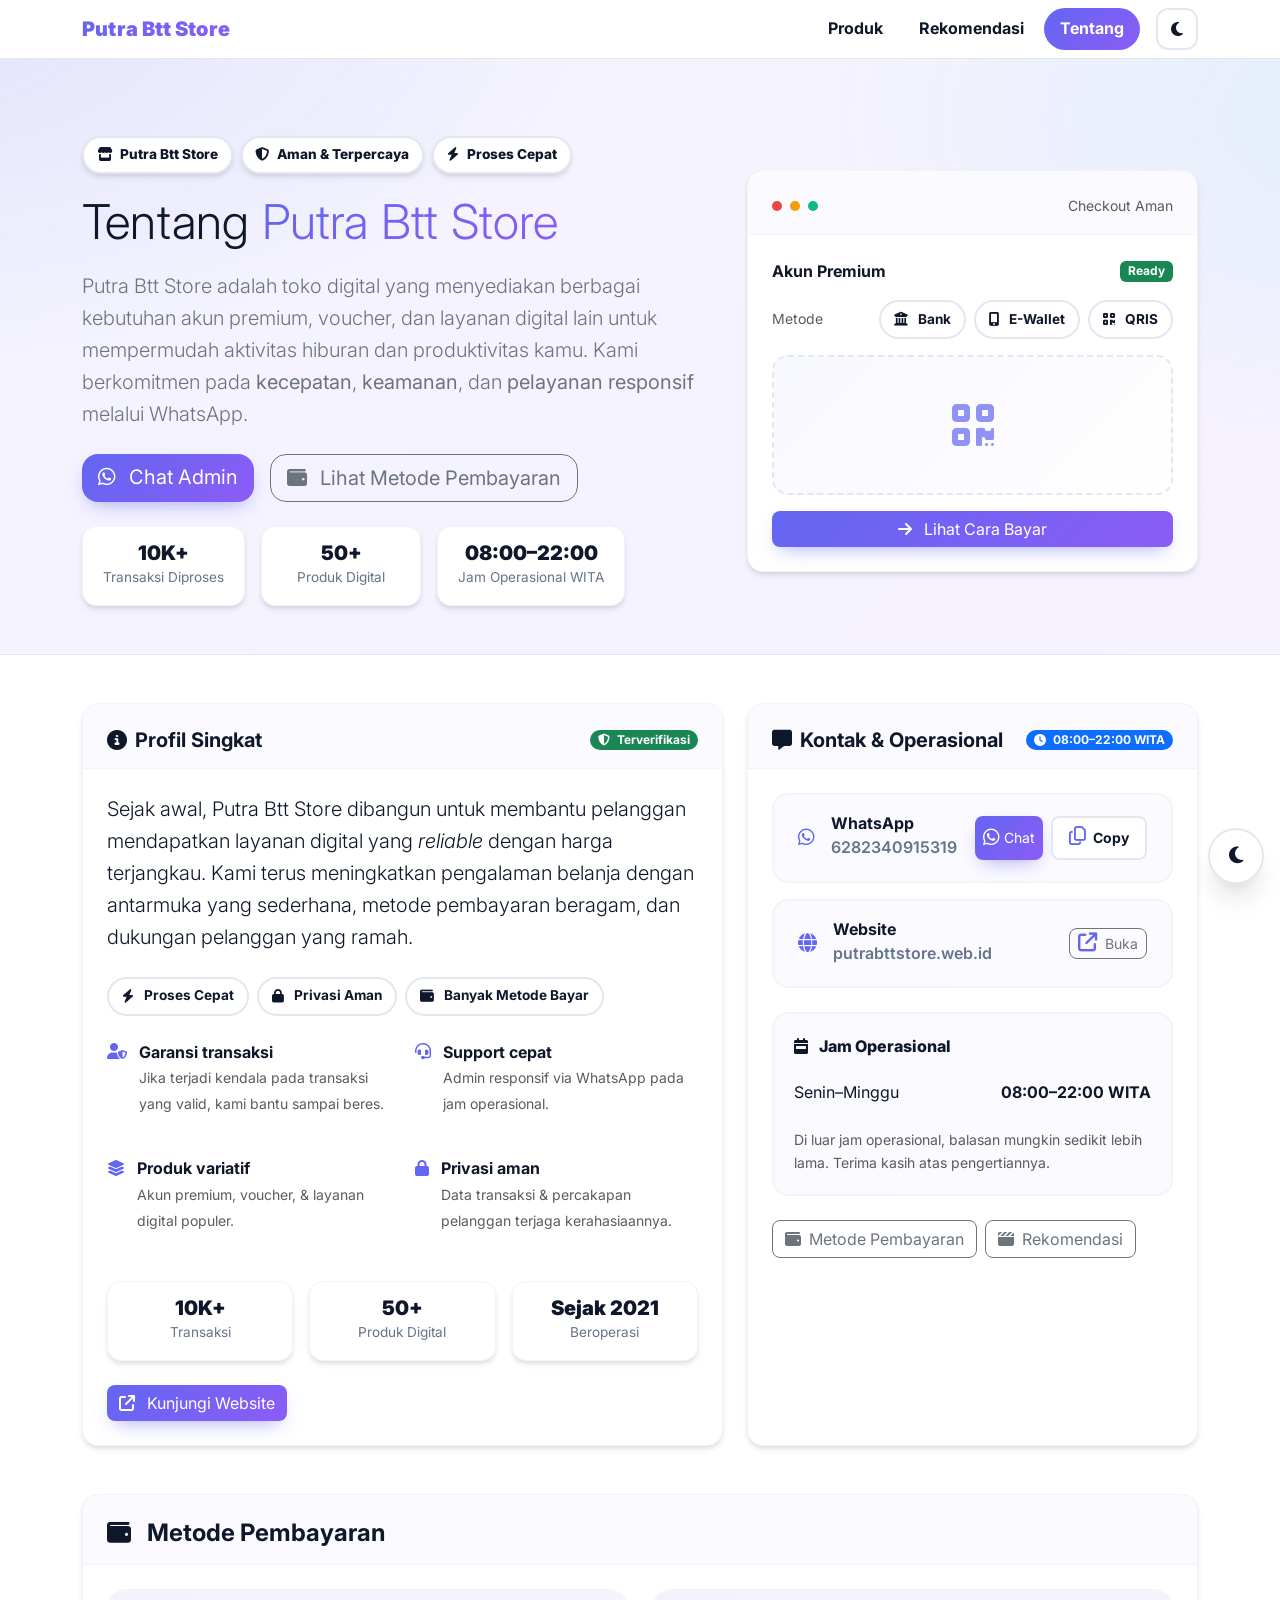
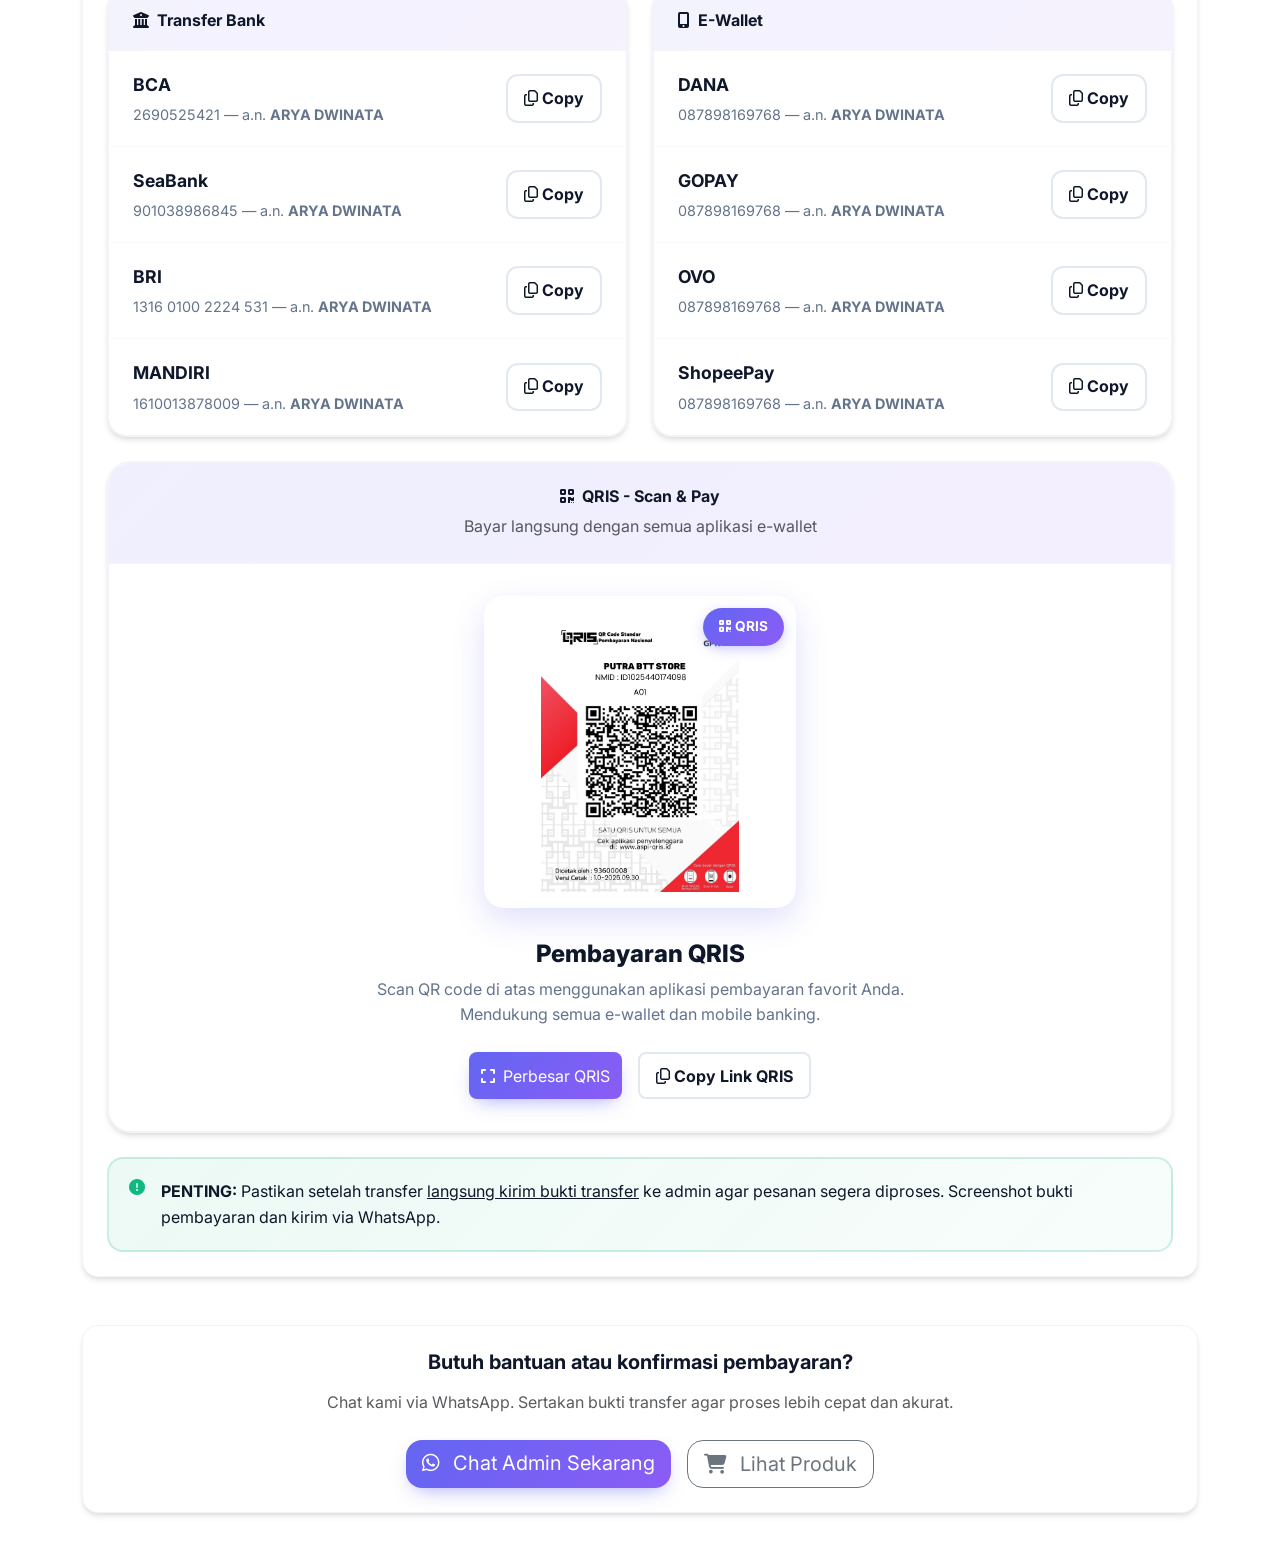
==== commit a7aa365f: "Update about.html" ====
--- a/about.html
+++ b/about.html
@@ -282,6 +282,10 @@
       transform: translateY(-1px);
     }
 
+    .modal { --bs-modal-zindex: 1200; z-index: var(--bs-modal-zindex) !important; }
+    .modal-backdrop { --bs-backdrop-zindex: 1190; z-index: var(--bs-backdrop-zindex) !important; }
+    .modal-open .nav-glass { z-index: 100 !important; }
+
     /* Payment Methods - Redesigned */
     .payment-grid {
       display: grid;
@@ -1175,7 +1179,7 @@
                   </div>
                   <div class="qris-content">
                     <div class="qris-preview" data-bs-toggle="modal" data-bs-target="#qrisModal">
-                      <img src="qris.jpg" alt="QRIS Code" loading="lazy">
+                      <img src="qris.png" alt="QRIS Code" loading="lazy">
                       <div class="qris-badge">
                         <i class="fa-solid fa-qrcode me-1"></i>QRIS
                       </div>
@@ -1436,4 +1440,6 @@
     });
   </script>
 </body>
-</html>+
+</html>
+
